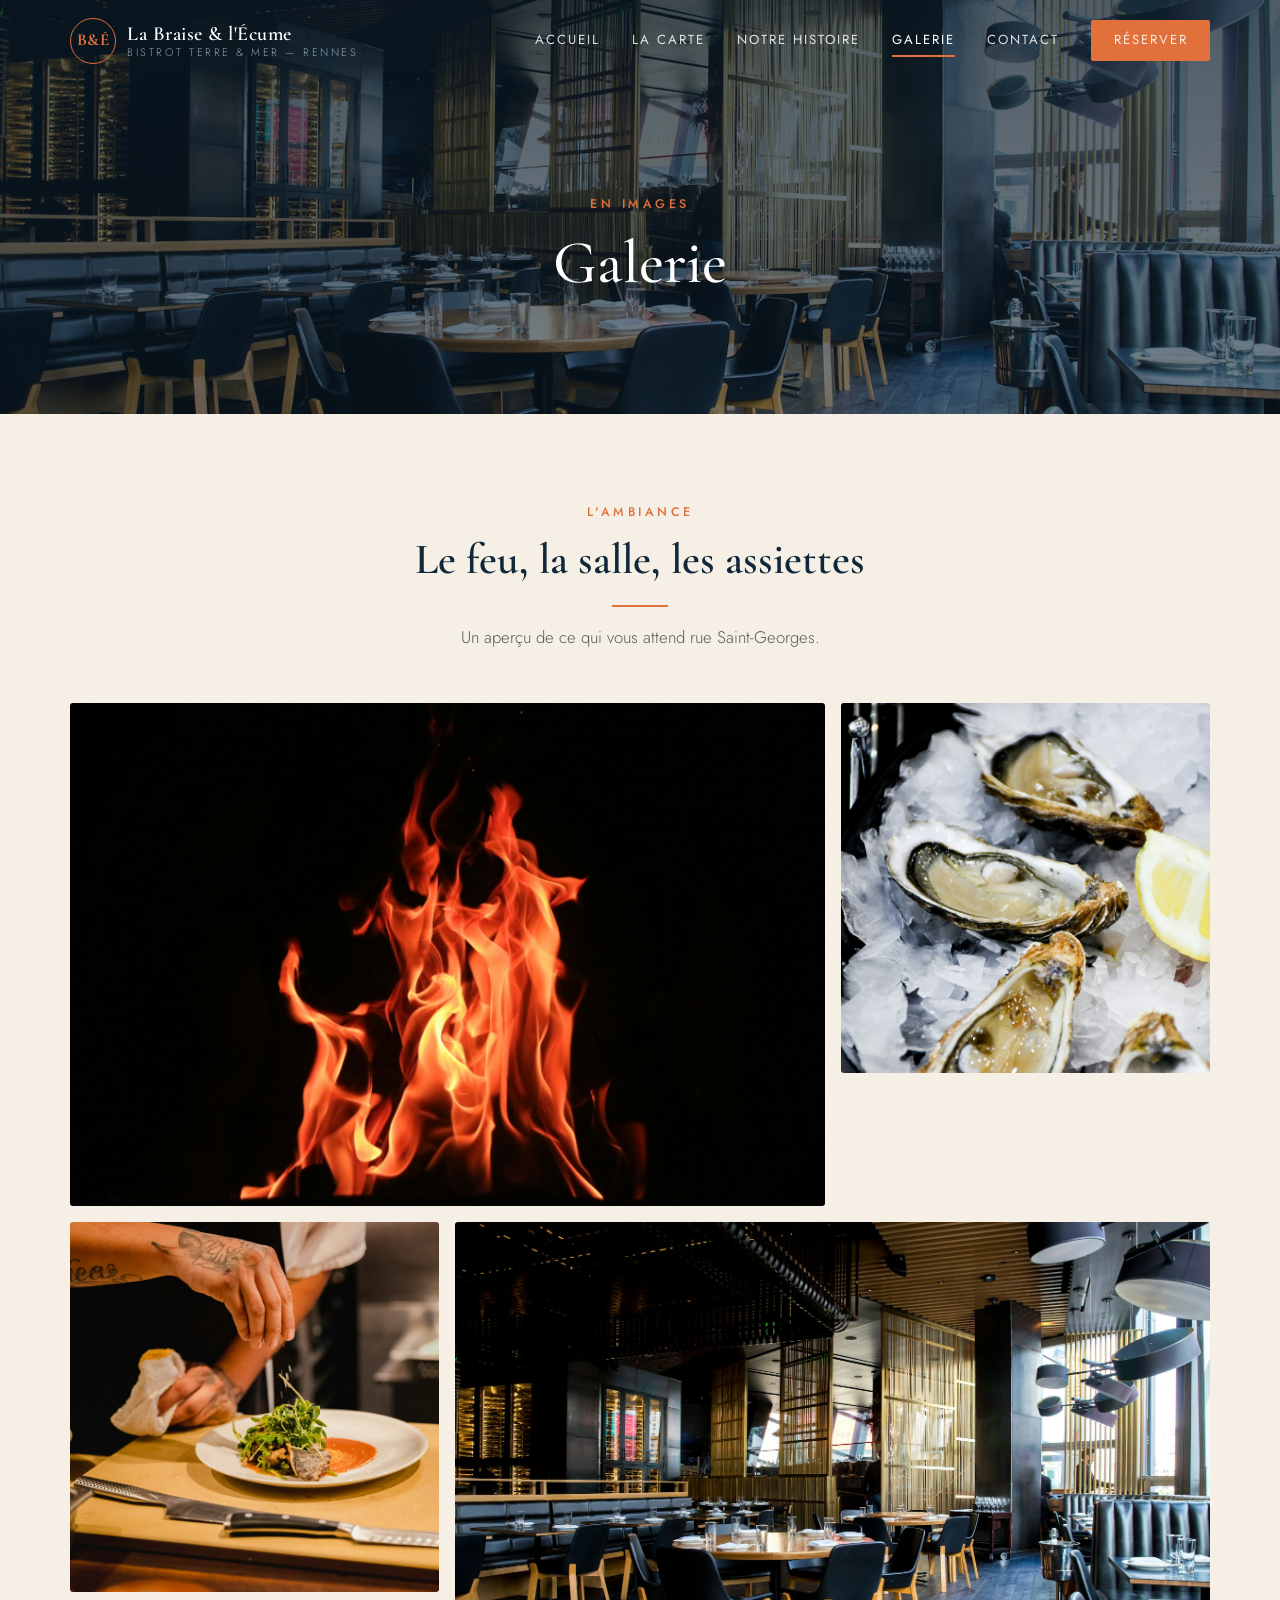
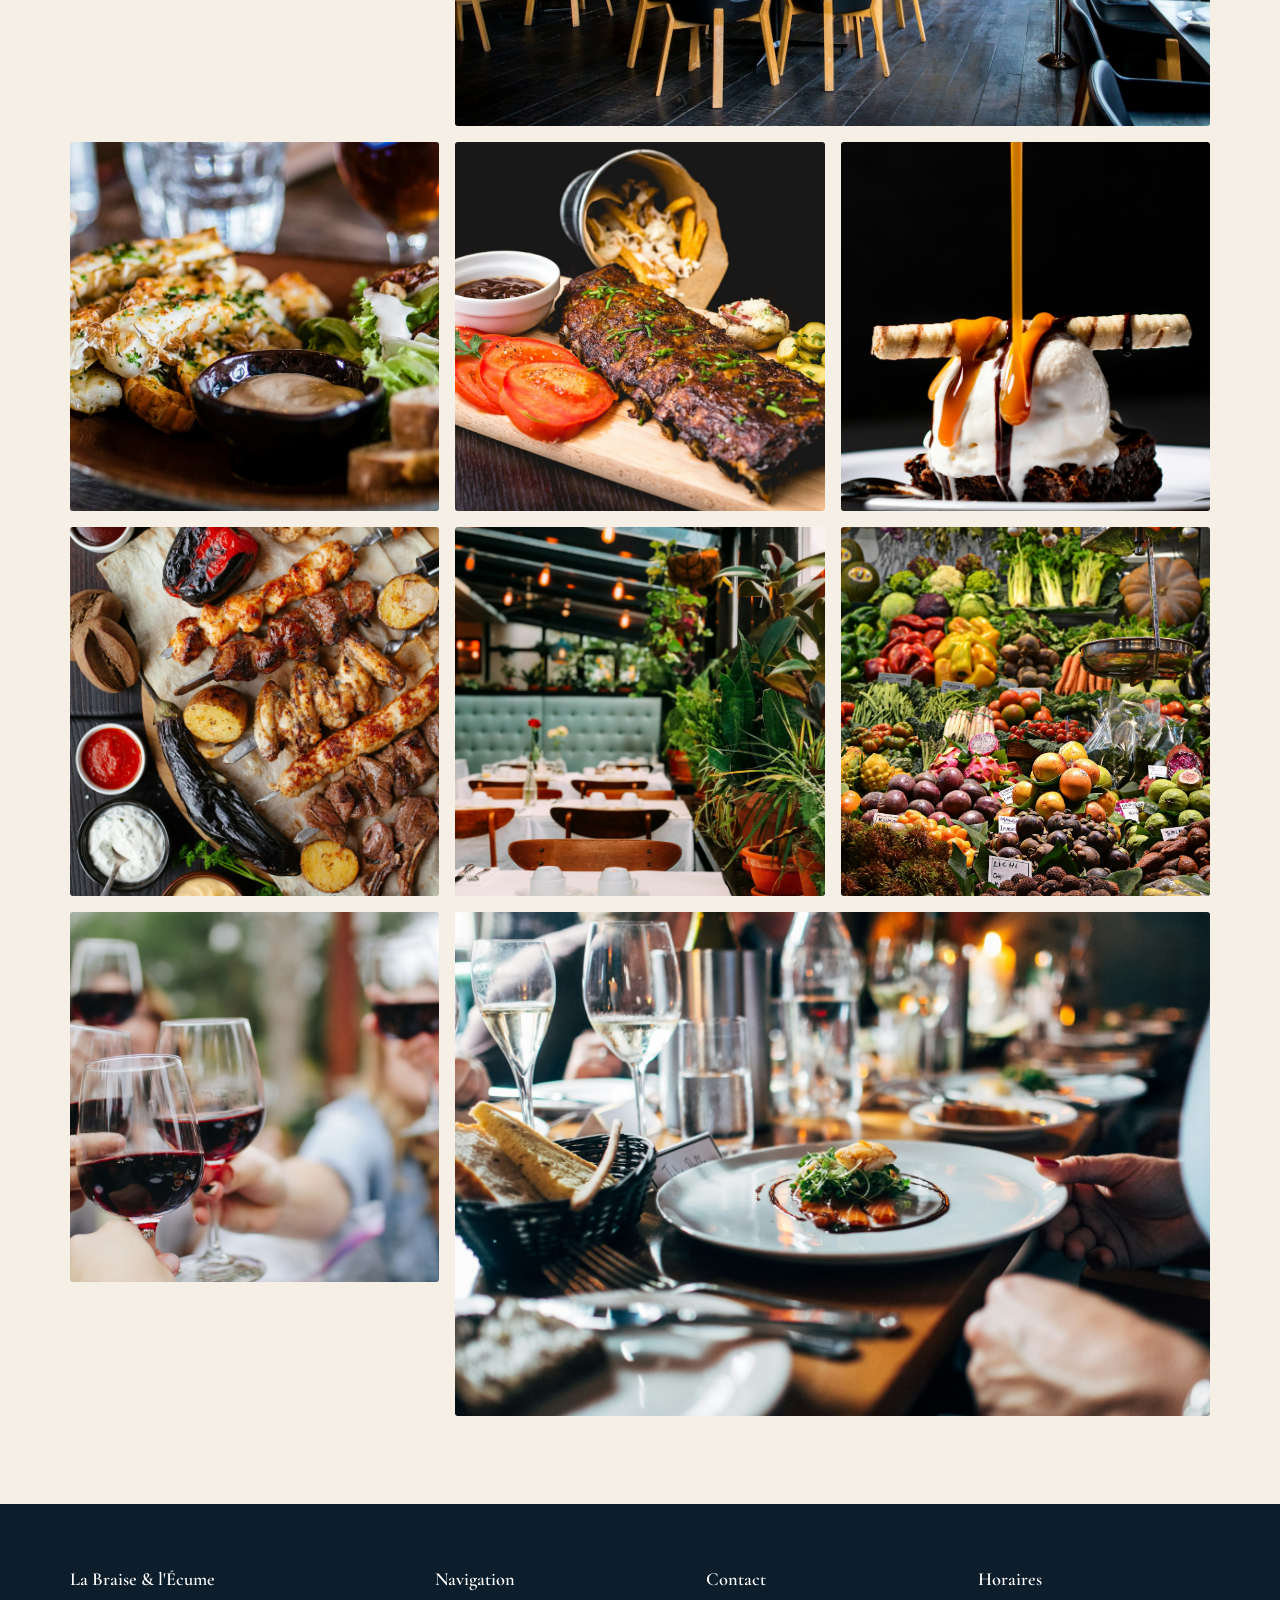
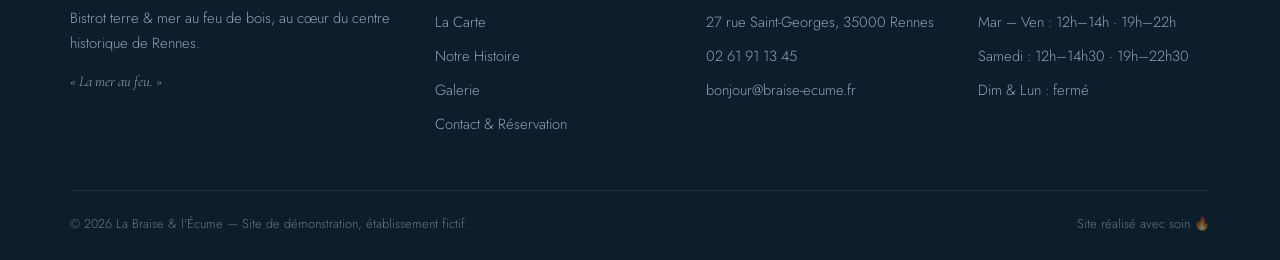
==== galerie.html @ b2feb7f7 "Site vitrine démo — La Braise & l'Écume, bistrot fictif à Rennes Co-Authored-By: Claude Fable 5 <nor" ====
<!DOCTYPE html>
<html lang="fr">
<head>
  <meta charset="UTF-8">
  <meta name="viewport" content="width=device-width, initial-scale=1.0">
  <title>Galerie — La Braise &amp; l'Écume, Rennes</title>
  <meta name="description" content="La salle, le feu, les assiettes : la galerie photo de La Braise & l'Écume, bistrot terre & mer à Rennes.">
  <link rel="preconnect" href="https://fonts.googleapis.com">
  <link rel="preconnect" href="https://fonts.gstatic.com" crossorigin>
  <link href="https://fonts.googleapis.com/css2?family=Cormorant+Garamond:ital,wght@0,400;0,500;0,600;0,700;1,400;1,500&family=Jost:wght@300;400;500;600&display=swap" rel="stylesheet">
  <link rel="stylesheet" href="css/style.css">
  <link rel="icon" href="data:image/svg+xml,<svg xmlns='http://www.w3.org/2000/svg' viewBox='0 0 100 100'><text y='.9em' font-size='90'>🔥</text></svg>">
</head>
<body>

  <header class="header">
    <div class="container header-inner">
      <a href="index.html" class="logo">
        <span class="logo-mark">B&amp;É</span>
        <span class="logo-text">
          <span class="logo-name">La Braise &amp; l'Écume</span>
          <span class="logo-tag">Bistrot terre &amp; mer — Rennes</span>
        </span>
      </a>
      <nav class="nav">
        <a href="index.html">Accueil</a>
        <a href="carte.html">La Carte</a>
        <a href="histoire.html">Notre Histoire</a>
        <a href="galerie.html" class="active">Galerie</a>
        <a href="contact.html">Contact</a>
        <a href="contact.html#reservation" class="btn">Réserver</a>
      </nav>
      <button class="burger" aria-label="Menu"><span></span><span></span><span></span></button>
    </div>
  </header>

  <section class="page-hero ph-galerie">
    <div>
      <span class="kicker">En images</span>
      <h1>Galerie</h1>
    </div>
  </section>

  <section class="section">
    <div class="container">
      <div class="section-head reveal">
        <span class="kicker">L'ambiance</span>
        <h2>Le feu, la salle, les assiettes</h2>
        <hr class="sep">
        <p>Un aperçu de ce qui vous attend rue Saint-Georges.</p>
      </div>

      <div class="galerie-grid reveal">
        <a href="images/braise.jpg" data-legende="La braise de chêne breton, cœur de la maison" class="wide">
          <img src="images/braise.jpg" alt="Flammes dans la cheminée du restaurant" loading="lazy">
        </a>
        <a href="images/huitres.jpg" data-legende="Huîtres de Cancale, servies sur glace">
          <img src="images/huitres.jpg" alt="Huîtres creuses de Cancale sur glace au citron" loading="lazy">
        </a>
        <a href="images/dressage.jpg" data-legende="Le dressage, au passe de la cuisine ouverte">
          <img src="images/dressage.jpg" alt="Chef dressant une assiette de poisson" loading="lazy">
        </a>
        <a href="images/salle.jpg" data-legende="La salle, bois sombre et lumière douce" class="wide">
          <img src="images/salle.jpg" alt="Salle du restaurant, tables en bois et banquettes" loading="lazy">
        </a>
        <a href="images/cuisine.jpg" data-legende="Langoustines à la braise, beurre d'algues">
          <img src="images/cuisine.jpg" alt="Assiette de langoustines grillées" loading="lazy">
        </a>
        <a href="images/viande.jpg" data-legende="Côte de cochon fermier braisée au foin">
          <img src="images/viande.jpg" alt="Pièce de viande braisée sur planche" loading="lazy">
        </a>
        <a href="images/dessert.jpg" data-legende="Chocolat grand cru, caramel au beurre salé">
          <img src="images/dessert.jpg" alt="Dessert chocolat glace et caramel coulant" loading="lazy">
        </a>
        <a href="images/grillades.jpg" data-legende="Le retour du feu : grillades du dimanche des équipes">
          <img src="images/grillades.jpg" alt="Plateau de grillades variées" loading="lazy">
        </a>
        <a href="images/terrasse.jpg" data-legende="La cour intérieure, 16 couverts aux beaux jours">
          <img src="images/terrasse.jpg" alt="Terrasse végétalisée avec banquettes" loading="lazy">
        </a>
        <a href="images/marche.jpg" data-legende="Samedi matin, marché des Lices">
          <img src="images/marche.jpg" alt="Étal de légumes au marché" loading="lazy">
        </a>
        <a href="images/toast.jpg" data-legende="Santé ! Les vins nature de Louane">
          <img src="images/toast.jpg" alt="Verres de vin rouge trinquant" loading="lazy">
        </a>
        <a href="images/hero.jpg" data-legende="Le lieu jaune de ligne, servi à table" class="wide">
          <img src="images/hero.jpg" alt="Table dressée avec plat de poisson et verres de vin" loading="lazy">
        </a>
      </div>
    </div>
  </section>

  <div class="lightbox" role="dialog" aria-label="Photo agrandie">
    <button class="lightbox-close" aria-label="Fermer">×</button>
    <figure>
      <img src="" alt="Photo agrandie">
      <figcaption class="lightbox-legende"></figcaption>
    </figure>
  </div>

  <footer class="footer">
    <div class="container">
      <div class="footer-grid">
        <div>
          <h4>La Braise &amp; l'Écume</h4>
          <p>Bistrot terre &amp; mer au feu de bois, au cœur du centre historique de Rennes.</p>
          <p class="footer-devise">« La mer au feu. »</p>
        </div>
        <div>
          <h4>Navigation</h4>
          <ul>
            <li><a href="carte.html">La Carte</a></li>
            <li><a href="histoire.html">Notre Histoire</a></li>
            <li><a href="galerie.html">Galerie</a></li>
            <li><a href="contact.html">Contact &amp; Réservation</a></li>
          </ul>
        </div>
        <div>
          <h4>Contact</h4>
          <ul>
            <li>27 rue Saint-Georges, 35000 Rennes</li>
            <li><a href="tel:0261911345">02 61 91 13 45</a></li>
            <li><a href="mailto:bonjour@braise-ecume.fr">bonjour@braise-ecume.fr</a></li>
          </ul>
        </div>
        <div>
          <h4>Horaires</h4>
          <ul>
            <li>Mar – Ven : 12h–14h · 19h–22h</li>
            <li>Samedi : 12h–14h30 · 19h–22h30</li>
            <li>Dim &amp; Lun : fermé</li>
          </ul>
        </div>
      </div>
      <div class="footer-bottom">
        <span>© 2026 La Braise &amp; l'Écume — Site de démonstration, établissement fictif.</span>
        <span>Site réalisé avec soin 🔥</span>
      </div>
    </div>
  </footer>

  <script src="js/script.js"></script>
</body>
</html>
---- css/style.css ----
/* ==========================================================
   La Braise & l'Écume — Bistrot terre & mer, Rennes (démo)
   ========================================================== */

:root {
  --bleu-nuit: #12283a;
  --bleu-nuit-2: #0c1d2b;
  --braise: #e2703a;
  --braise-hover: #c95c28;
  --creme: #f5efe6;
  --creme-2: #efe6d8;
  --algue: #5c7160;
  --texte: #2b2b2b;
  --texte-clair: #8fa3b3;
  --blanc: #ffffff;
  --serif: "Cormorant Garamond", Georgia, serif;
  --sans: "Jost", "Segoe UI", sans-serif;
}

* { margin: 0; padding: 0; box-sizing: border-box; }

html { scroll-behavior: smooth; }

body {
  font-family: var(--sans);
  font-weight: 300;
  color: var(--texte);
  background: var(--creme);
  line-height: 1.7;
  font-size: 1.05rem;
}

img { max-width: 100%; display: block; }

h1, h2, h3, h4 { font-family: var(--serif); font-weight: 600; line-height: 1.2; }

a { color: inherit; text-decoration: none; }

.container { width: min(1140px, 92%); margin: 0 auto; }

/* ---------- Header ---------- */
.header {
  position: fixed; inset: 0 0 auto 0; z-index: 100;
  padding: 1.1rem 0;
  transition: background .35s ease, padding .35s ease, box-shadow .35s ease;
}
.header.scrolled {
  background: rgba(12, 29, 43, .97);
  padding: .65rem 0;
  box-shadow: 0 4px 24px rgba(0,0,0,.25);
}
.header-inner { display: flex; align-items: center; justify-content: space-between; }

.logo { display: flex; align-items: center; gap: .7rem; color: var(--blanc); }
.logo-mark {
  width: 46px; height: 46px; flex: none;
  border: 1.5px solid var(--braise); border-radius: 50%;
  display: grid; place-items: center;
  font-family: var(--serif); font-size: 1.05rem; font-weight: 700;
  color: var(--braise); letter-spacing: .5px;
}
.logo-text { display: flex; flex-direction: column; line-height: 1.15; }
.logo-name { font-family: var(--serif); font-size: 1.25rem; font-weight: 600; letter-spacing: .5px; }
.logo-tag { font-size: .68rem; text-transform: uppercase; letter-spacing: 2.5px; color: var(--texte-clair); }

.nav { display: flex; align-items: center; gap: 2rem; }
.nav a {
  color: rgba(255,255,255,.85); font-size: .82rem; font-weight: 400;
  text-transform: uppercase; letter-spacing: 2px;
  padding: .3rem 0; position: relative; transition: color .25s;
}
.nav a::after {
  content: ""; position: absolute; left: 0; bottom: 0;
  width: 0; height: 1.5px; background: var(--braise); transition: width .3s;
}
.nav a:hover, .nav a.active { color: var(--blanc); }
.nav a:hover::after, .nav a.active::after { width: 100%; }

.btn {
  display: inline-block; background: var(--braise); color: var(--blanc);
  font-family: var(--sans); font-size: .82rem; font-weight: 500;
  text-transform: uppercase; letter-spacing: 2px;
  padding: .85rem 1.9rem; border: none; border-radius: 2px;
  cursor: pointer; transition: background .25s, transform .25s;
}
.btn:hover { background: var(--braise-hover); transform: translateY(-2px); }
.btn.ghost {
  background: transparent; border: 1px solid rgba(255,255,255,.6);
}
.btn.ghost:hover { background: rgba(255,255,255,.12); }
.nav .btn { padding: .6rem 1.4rem; }

.burger {
  display: none; background: none; border: none; cursor: pointer;
  flex-direction: column; gap: 5px; padding: 6px; z-index: 110;
}
.burger span { width: 26px; height: 2px; background: var(--blanc); transition: .3s; }
.burger.open span:nth-child(1) { transform: translateY(7px) rotate(45deg); }
.burger.open span:nth-child(2) { opacity: 0; }
.burger.open span:nth-child(3) { transform: translateY(-7px) rotate(-45deg); }

/* ---------- Hero (accueil) ---------- */
.hero {
  position: relative; min-height: 100svh;
  display: grid; place-items: center; text-align: center;
  color: var(--blanc); overflow: hidden;
}
.hero::before {
  content: ""; position: absolute; inset: 0;
  background: url("../images/hero.jpg") center/cover no-repeat;
  animation: heroZoom 18s ease-out forwards;
}
@keyframes heroZoom { from { transform: scale(1.08); } to { transform: scale(1); } }
.hero::after {
  content: ""; position: absolute; inset: 0;
  background: linear-gradient(180deg, rgba(12,29,43,.55) 0%, rgba(12,29,43,.35) 45%, rgba(12,29,43,.75) 100%);
}
.hero-content { position: relative; z-index: 2; padding: 7rem 1rem 4rem; }
.hero-kicker {
  font-size: .8rem; text-transform: uppercase; letter-spacing: 4px;
  color: var(--braise); font-weight: 500; margin-bottom: 1.2rem;
}
.hero h1 {
  font-size: clamp(2.6rem, 7vw, 5rem); font-weight: 500; color: var(--blanc);
}
.hero h1 em { font-style: italic; color: var(--braise); }
.hero-sub {
  font-family: var(--serif); font-style: italic;
  font-size: clamp(1.15rem, 2.5vw, 1.5rem); color: rgba(255,255,255,.85);
  margin: 1rem 0 2.4rem;
}
.hero-actions { display: flex; gap: 1rem; justify-content: center; flex-wrap: wrap; }
.hero-scroll {
  position: absolute; bottom: 2rem; left: 50%; transform: translateX(-50%);
  z-index: 2; color: rgba(255,255,255,.7); font-size: 1.6rem;
  animation: bounce 2.2s infinite;
}
@keyframes bounce { 0%,100% { transform: translate(-50%,0); } 50% { transform: translate(-50%,10px); } }

/* ---------- Page hero (sous-pages) ---------- */
.page-hero {
  position: relative; min-height: 46vh;
  display: grid; place-items: center; text-align: center; color: var(--blanc);
  padding: 8rem 1rem 3rem;
}
.page-hero::before { content: ""; position: absolute; inset: 0; background: center/cover no-repeat; }
.page-hero::after {
  content: ""; position: absolute; inset: 0;
  background: linear-gradient(180deg, rgba(12,29,43,.72), rgba(12,29,43,.55));
}
.page-hero.ph-carte::before { background-image: url("../images/huitres.jpg"); }
.page-hero.ph-histoire::before { background-image: url("../images/dressage.jpg"); background-position: center 30%; }
.page-hero.ph-galerie::before { background-image: url("../images/salle.jpg"); }
.page-hero.ph-contact::before { background-image: url("../images/terrasse.jpg"); }
.page-hero > div { position: relative; z-index: 2; }
.page-hero h1 { font-size: clamp(2.4rem, 5.5vw, 3.8rem); font-weight: 500; }

/* ---------- Sections ---------- */
.section { padding: 5.5rem 0; }
.section.dark { background: var(--bleu-nuit); color: rgba(255,255,255,.88); }
.section.white { background: var(--blanc); }

.section-head { text-align: center; max-width: 640px; margin: 0 auto 3.2rem; }
.kicker {
  font-size: .78rem; text-transform: uppercase; letter-spacing: 3.5px;
  color: var(--braise); font-weight: 500; display: block; margin-bottom: .7rem;
}
.section-head h2 { font-size: clamp(1.9rem, 4vw, 2.7rem); color: var(--bleu-nuit); }
.section.dark .section-head h2 { color: var(--blanc); }
.section-head p { margin-top: 1rem; color: #5a5a5a; }
.section.dark .section-head p { color: var(--texte-clair); }

.sep {
  width: 56px; height: 2px; background: var(--braise);
  margin: 1.2rem auto 0; border: none;
}

/* ---------- Grille intro (accueil) ---------- */
.split { display: grid; grid-template-columns: 1fr 1fr; gap: 4rem; align-items: center; }
.split.reverse > .split-img { order: 2; }
.split-img { position: relative; }
.split-img img {
  border-radius: 3px; box-shadow: 18px 18px 0 var(--creme-2);
  aspect-ratio: 4 / 5; object-fit: cover; width: 100%;
}
.section.dark .split-img img { box-shadow: 18px 18px 0 rgba(255,255,255,.06); }
.split-txt h2 { font-size: clamp(1.8rem, 3.5vw, 2.5rem); color: var(--bleu-nuit); margin-bottom: 1.3rem; }
.section.dark .split-txt h2 { color: var(--blanc); }
.split-txt p + p { margin-top: 1rem; }
.split-txt .btn { margin-top: 2rem; }
.signature {
  font-family: var(--serif); font-style: italic; font-size: 1.35rem;
  color: var(--braise); margin-top: 1.6rem;
}

/* ---------- Cartes plats (accueil) ---------- */
.cards { display: grid; grid-template-columns: repeat(3, 1fr); gap: 1.8rem; }
.card {
  background: var(--blanc); border-radius: 3px; overflow: hidden;
  box-shadow: 0 6px 26px rgba(18,40,58,.08);
  transition: transform .3s, box-shadow .3s;
}
.card:hover { transform: translateY(-6px); box-shadow: 0 14px 34px rgba(18,40,58,.14); }
.card img { height: 230px; width: 100%; object-fit: cover; }
.card-body { padding: 1.5rem 1.6rem 1.7rem; }
.card-body h3 { font-size: 1.35rem; color: var(--bleu-nuit); }
.card-body p { font-size: .95rem; color: #666; margin-top: .5rem; }
.card-prix { font-family: var(--serif); font-size: 1.25rem; color: var(--braise); font-weight: 700; margin-top: .9rem; }

/* ---------- Bandeau devise ---------- */
.bandeau {
  position: relative; padding: 7rem 1rem; text-align: center; color: var(--blanc);
}
.bandeau::before {
  content: ""; position: absolute; inset: 0;
  background: url("../images/braise.jpg") center/cover no-repeat fixed;
}
.bandeau::after { content: ""; position: absolute; inset: 0; background: rgba(12,29,43,.6); }
.bandeau > div { position: relative; z-index: 2; }
.bandeau blockquote {
  font-family: var(--serif); font-style: italic;
  font-size: clamp(1.8rem, 4.5vw, 3rem); font-weight: 500;
}
.bandeau cite { display: block; margin-top: 1rem; font-style: normal; font-size: .85rem; letter-spacing: 3px; text-transform: uppercase; color: var(--braise); }

/* ---------- Avis ---------- */
.avis-grid { display: grid; grid-template-columns: repeat(3, 1fr); gap: 1.8rem; }
.avis {
  background: rgba(255,255,255,.05); border: 1px solid rgba(255,255,255,.1);
  padding: 2rem; border-radius: 3px;
}
.avis-stars { color: var(--braise); letter-spacing: 3px; margin-bottom: 1rem; }
.avis p { font-family: var(--serif); font-style: italic; font-size: 1.1rem; color: rgba(255,255,255,.9); }
.avis footer { margin-top: 1.3rem; font-size: .85rem; text-transform: uppercase; letter-spacing: 2px; color: var(--texte-clair); }

/* ---------- Infos bandeau accueil ---------- */
.infos-grid { display: grid; grid-template-columns: repeat(3, 1fr); gap: 1.8rem; text-align: center; }
.info-item h3 { color: var(--bleu-nuit); font-size: 1.3rem; margin-bottom: .6rem; }
.info-item .ico { font-size: 1.7rem; display: block; margin-bottom: .8rem; }
.info-item p { font-size: .98rem; color: #555; }

/* ---------- Page carte ---------- */
.menu-note {
  text-align: center; font-family: var(--serif); font-style: italic;
  color: #777; max-width: 560px; margin: -1.8rem auto 3rem;
}
.menu-section { max-width: 780px; margin: 0 auto 4rem; }
.menu-section:last-child { margin-bottom: 0; }
.menu-section h3 {
  text-align: center; font-size: 2rem; color: var(--bleu-nuit); margin-bottom: .4rem;
}
.menu-section .menu-sub { text-align: center; font-size: .9rem; color: var(--algue); font-style: italic; margin-bottom: 2.2rem; }
.menu-item {
  display: flex; align-items: baseline; gap: .8rem; padding: 1.05rem 0;
  border-bottom: 1px dashed #d8cfc0;
}
.menu-item:last-child { border-bottom: none; }
.menu-item-txt { flex: 1; }
.menu-item-txt h4 { font-size: 1.22rem; color: var(--bleu-nuit); font-weight: 600; }
.menu-item-txt p { font-size: .92rem; color: #777; margin-top: .15rem; }
.menu-prix { font-family: var(--serif); font-size: 1.25rem; font-weight: 700; color: var(--braise); white-space: nowrap; }
.tag-veg {
  display: inline-block; font-size: .68rem; background: var(--algue); color: #fff;
  border-radius: 10px; padding: .1rem .6rem; margin-left: .5rem;
  letter-spacing: 1px; text-transform: uppercase; vertical-align: middle;
}

.menus-fixes { display: grid; grid-template-columns: repeat(3, 1fr); gap: 1.8rem; }
.menu-fixe {
  background: var(--blanc); border-top: 3px solid var(--braise);
  padding: 2.2rem 1.9rem; text-align: center; border-radius: 3px;
  box-shadow: 0 6px 26px rgba(18,40,58,.08);
}
.menu-fixe h3 { font-size: 1.5rem; color: var(--bleu-nuit); }
.menu-fixe .prix-fixe { font-family: var(--serif); font-size: 2.3rem; color: var(--braise); font-weight: 700; margin: .8rem 0 1rem; }
.menu-fixe ul { list-style: none; font-size: .95rem; color: #666; }
.menu-fixe li { padding: .45rem 0; border-bottom: 1px dashed #e5dccb; }
.menu-fixe li:last-child { border: none; }
.menu-fixe .menu-dispo { margin-top: 1.1rem; font-size: .78rem; text-transform: uppercase; letter-spacing: 2px; color: var(--algue); }

/* ---------- Page histoire ---------- */
.valeurs-grid { display: grid; grid-template-columns: repeat(4, 1fr); gap: 1.6rem; }
.valeur {
  background: rgba(255,255,255,.05); border: 1px solid rgba(255,255,255,.1);
  padding: 1.9rem 1.5rem; text-align: center; border-radius: 3px;
}
.valeur .ico { font-size: 1.9rem; display: block; margin-bottom: .9rem; }
.valeur h3 { color: var(--blanc); font-size: 1.2rem; margin-bottom: .5rem; }
.valeur p { font-size: .9rem; color: var(--texte-clair); }

.chiffres { display: grid; grid-template-columns: repeat(3, 1fr); gap: 1.5rem; text-align: center; margin-top: 3.5rem; }
.chiffre .n { font-family: var(--serif); font-size: 2.6rem; font-weight: 700; color: var(--braise); }
.chiffre .l { font-size: .82rem; text-transform: uppercase; letter-spacing: 2px; color: #666; }
.section.dark .chiffre .l { color: var(--texte-clair); }

/* ---------- Galerie ---------- */
.galerie-grid {
  display: grid; grid-template-columns: repeat(3, 1fr); gap: 1rem;
}
.galerie-grid a {
  position: relative; overflow: hidden; border-radius: 3px; display: block;
  aspect-ratio: 1 / 1; cursor: zoom-in;
}
.galerie-grid a.wide { grid-column: span 2; aspect-ratio: auto; }
.galerie-grid img {
  width: 100%; height: 100%; object-fit: cover; transition: transform .5s ease;
}
.galerie-grid a:hover img { transform: scale(1.06); }
.galerie-grid a::after {
  content: attr(data-legende); position: absolute; inset: auto 0 0 0;
  padding: 2.2rem 1.2rem .9rem;
  background: linear-gradient(transparent, rgba(12,29,43,.85));
  color: #fff; font-size: .88rem; letter-spacing: 1px;
  opacity: 0; transform: translateY(8px); transition: .35s;
}
.galerie-grid a:hover::after { opacity: 1; transform: translateY(0); }

.lightbox {
  position: fixed; inset: 0; z-index: 200; background: rgba(8,18,27,.94);
  display: none; place-items: center; padding: 2.5rem;
}
.lightbox.open { display: grid; }
.lightbox img { max-width: 100%; max-height: 82vh; border-radius: 3px; }
.lightbox-legende { color: rgba(255,255,255,.85); text-align: center; margin-top: 1rem; font-family: var(--serif); font-style: italic; font-size: 1.15rem; }
.lightbox-close {
  position: absolute; top: 1.4rem; right: 1.8rem; background: none; border: none;
  color: #fff; font-size: 2.4rem; cursor: pointer; line-height: 1;
}

/* ---------- Page contact ---------- */
.contact-grid { display: grid; grid-template-columns: 1.1fr .9fr; gap: 3.5rem; align-items: start; }
.horaires-table { width: 100%; border-collapse: collapse; margin-top: 1rem; }
.horaires-table td { padding: .55rem 0; border-bottom: 1px dashed #d8cfc0; font-size: .98rem; }
.horaires-table td:last-child { text-align: right; }
.horaires-table .ferme td { color: #a35; }
.contact-bloc + .contact-bloc { margin-top: 2.4rem; }
.contact-bloc h3 { font-size: 1.45rem; color: var(--bleu-nuit); margin-bottom: .7rem; }
.contact-bloc p { color: #555; }
.contact-bloc a { color: var(--braise); }

.form {
  background: var(--blanc); padding: 2.4rem; border-radius: 3px;
  box-shadow: 0 6px 30px rgba(18,40,58,.1); border-top: 3px solid var(--braise);
}
.form h3 { font-size: 1.6rem; color: var(--bleu-nuit); margin-bottom: 1.4rem; }
.form-row { display: grid; grid-template-columns: 1fr 1fr; gap: 1rem; }
.form label { display: block; font-size: .8rem; text-transform: uppercase; letter-spacing: 1.5px; color: #666; margin: 1rem 0 .35rem; }
.form input, .form select, .form textarea {
  width: 100%; padding: .75rem .9rem; border: 1px solid #ddd3c2; border-radius: 2px;
  font-family: var(--sans); font-size: .98rem; background: var(--creme);
  transition: border .25s;
}
.form input:focus, .form select:focus, .form textarea:focus { outline: none; border-color: var(--braise); }
.form .btn { width: 100%; margin-top: 1.6rem; }
.form-success {
  display: none; margin-top: 1.2rem; padding: 1rem;
  background: #eaf3ec; border-left: 3px solid var(--algue);
  color: #33513b; font-size: .95rem;
}
.form-success.visible { display: block; }

.map-wrap { margin-top: 4.5rem; }
.map-wrap iframe {
  width: 100%; height: 380px; border: none; border-radius: 3px;
  filter: grayscale(35%) contrast(95%);
}

/* ---------- Footer ---------- */
.footer { background: var(--bleu-nuit-2); color: var(--texte-clair); padding: 4rem 0 1.6rem; }
.footer-grid { display: grid; grid-template-columns: 1.4fr 1fr 1fr 1fr; gap: 2.5rem; }
.footer h4 { color: var(--blanc); font-size: 1.15rem; margin-bottom: 1rem; }
.footer p, .footer a, .footer li { font-size: .92rem; }
.footer ul { list-style: none; }
.footer li { padding: .28rem 0; }
.footer a:hover { color: var(--braise); }
.footer-devise { font-family: var(--serif); font-style: italic; font-size: 1.05rem; margin-top: .8rem; color: rgba(255,255,255,.6); }
.footer-bottom {
  margin-top: 3rem; padding-top: 1.4rem; border-top: 1px solid rgba(255,255,255,.08);
  display: flex; justify-content: space-between; gap: 1rem; flex-wrap: wrap;
  font-size: .8rem; color: rgba(255,255,255,.4);
}

/* ---------- Reveal ---------- */
.reveal { opacity: 0; transform: translateY(26px); transition: opacity .7s ease, transform .7s ease; }
.reveal.visible { opacity: 1; transform: none; }

/* ---------- Responsive ---------- */
@media (max-width: 900px) {
  .cards, .avis-grid, .infos-grid, .menus-fixes { grid-template-columns: 1fr; }
  .valeurs-grid { grid-template-columns: repeat(2, 1fr); }
  .split, .contact-grid { grid-template-columns: 1fr; gap: 2.5rem; }
  .split.reverse > .split-img { order: 0; }
  .galerie-grid { grid-template-columns: repeat(2, 1fr); }
  .footer-grid { grid-template-columns: 1fr 1fr; }
  .chiffres { grid-template-columns: 1fr; gap: 2rem; }

  .burger { display: flex; }
  .nav {
    position: fixed; inset: 0; background: rgba(12,29,43,.98);
    flex-direction: column; justify-content: center; gap: 2.2rem;
    transform: translateX(100%); transition: transform .4s ease;
  }
  .nav.open { transform: none; }
  .nav a { font-size: 1.05rem; }
}
@media (max-width: 560px) {
  .galerie-grid { grid-template-columns: 1fr; }
  .galerie-grid a.wide { grid-column: auto; }
  .valeurs-grid { grid-template-columns: 1fr; }
  .footer-grid { grid-template-columns: 1fr; }
  .form-row { grid-template-columns: 1fr; }
  .bandeau::before { background-attachment: scroll; }
}
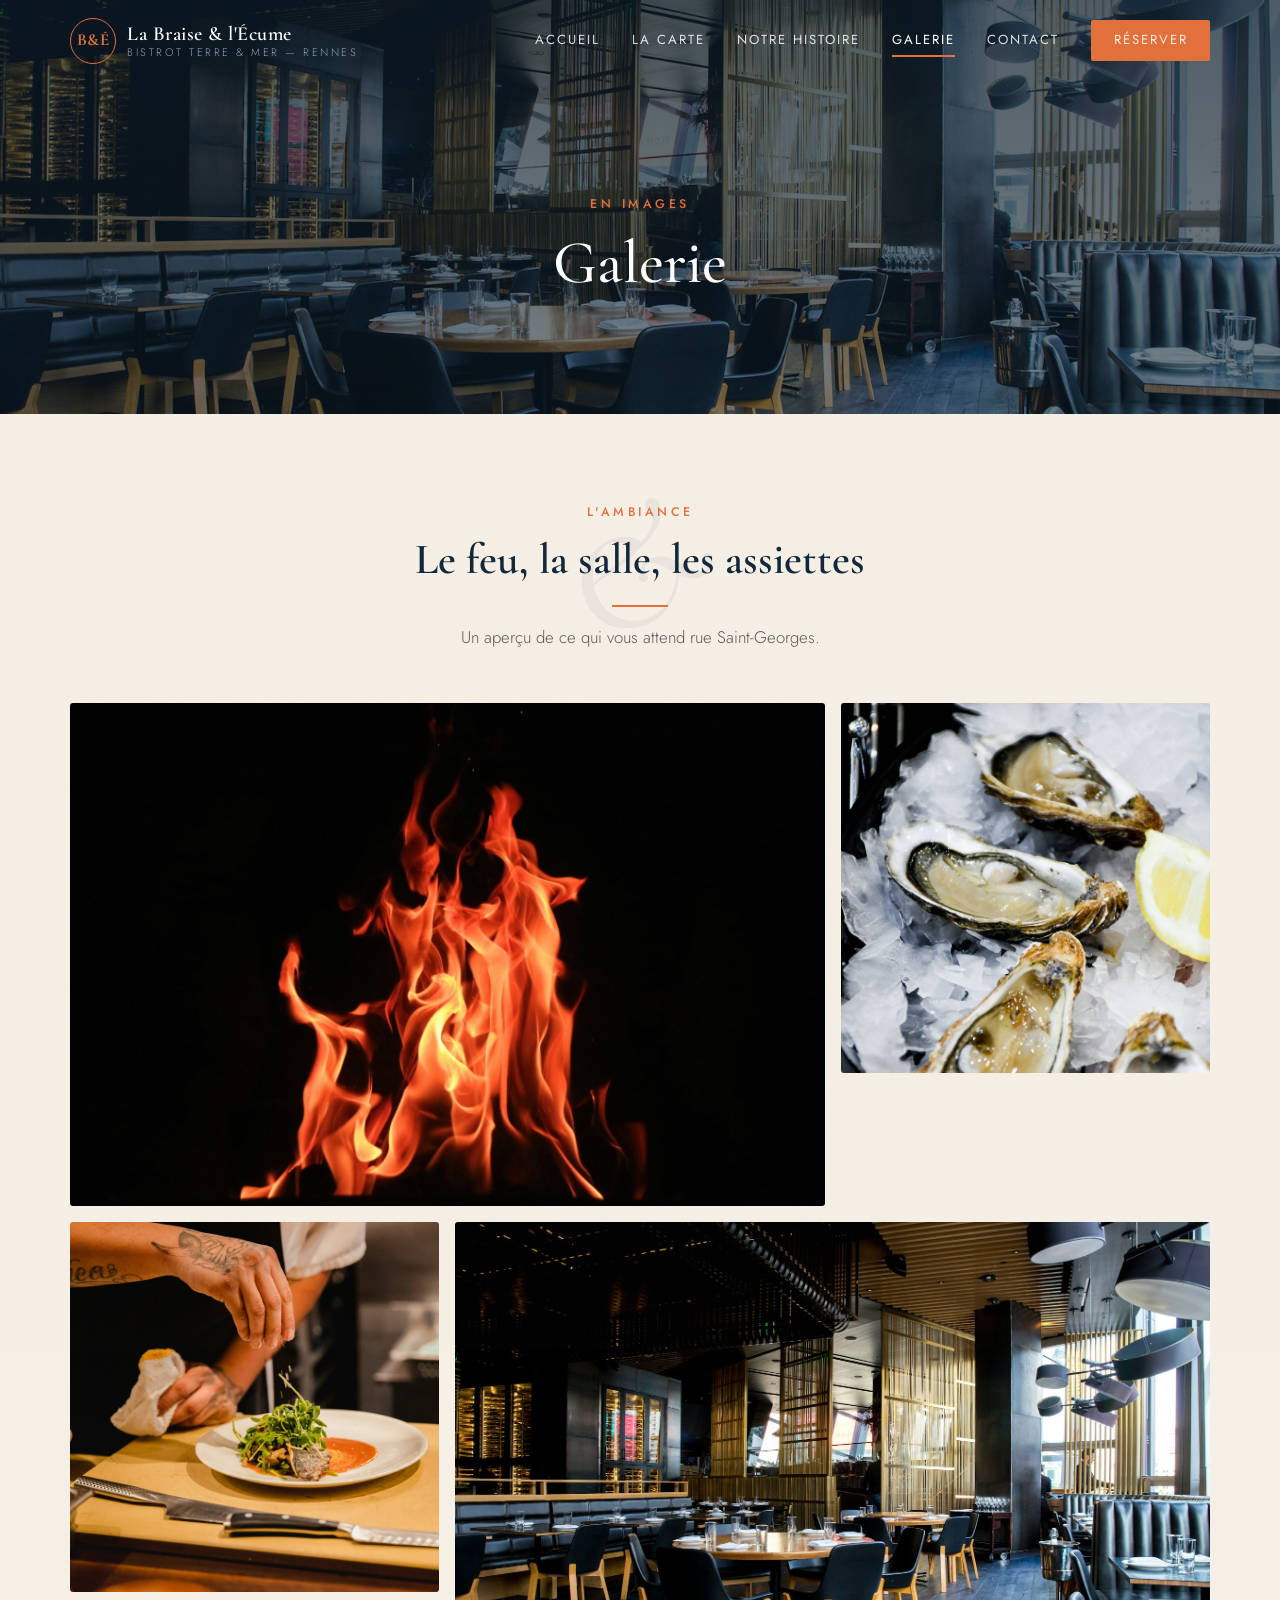
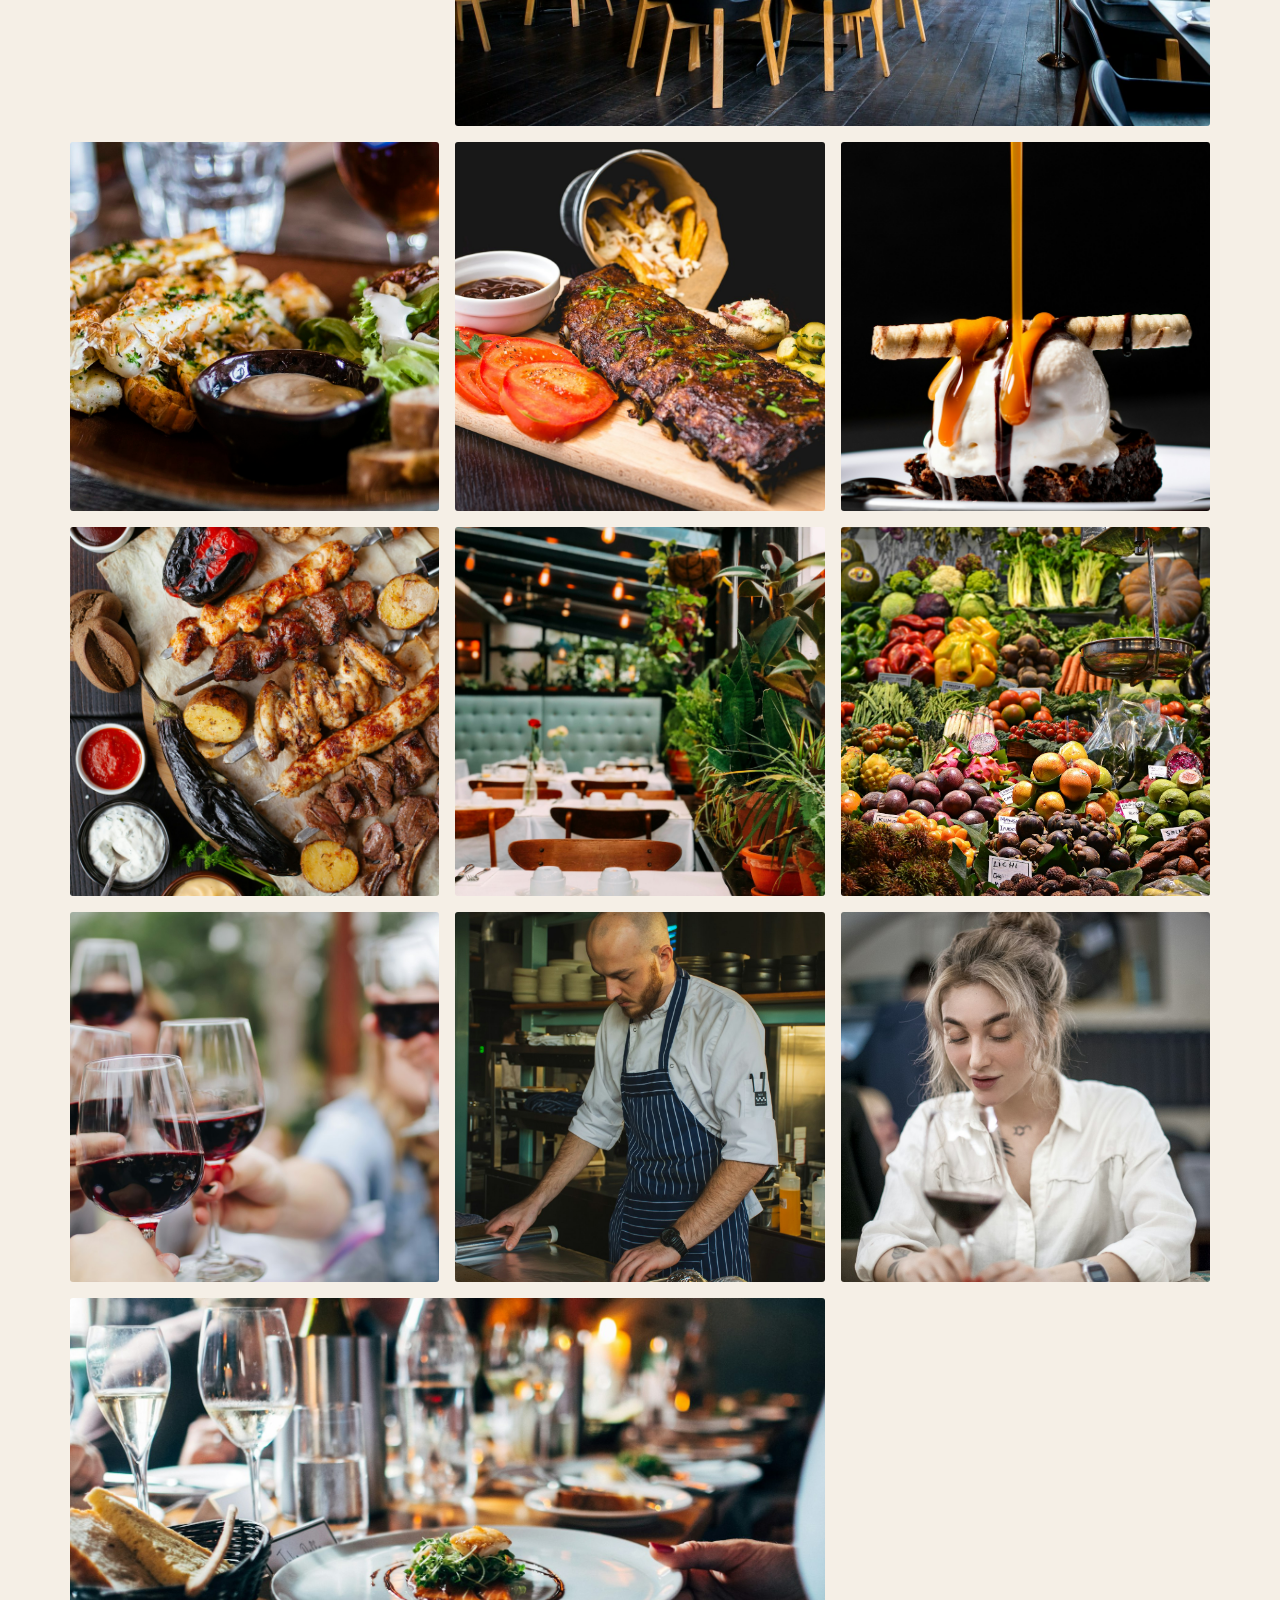
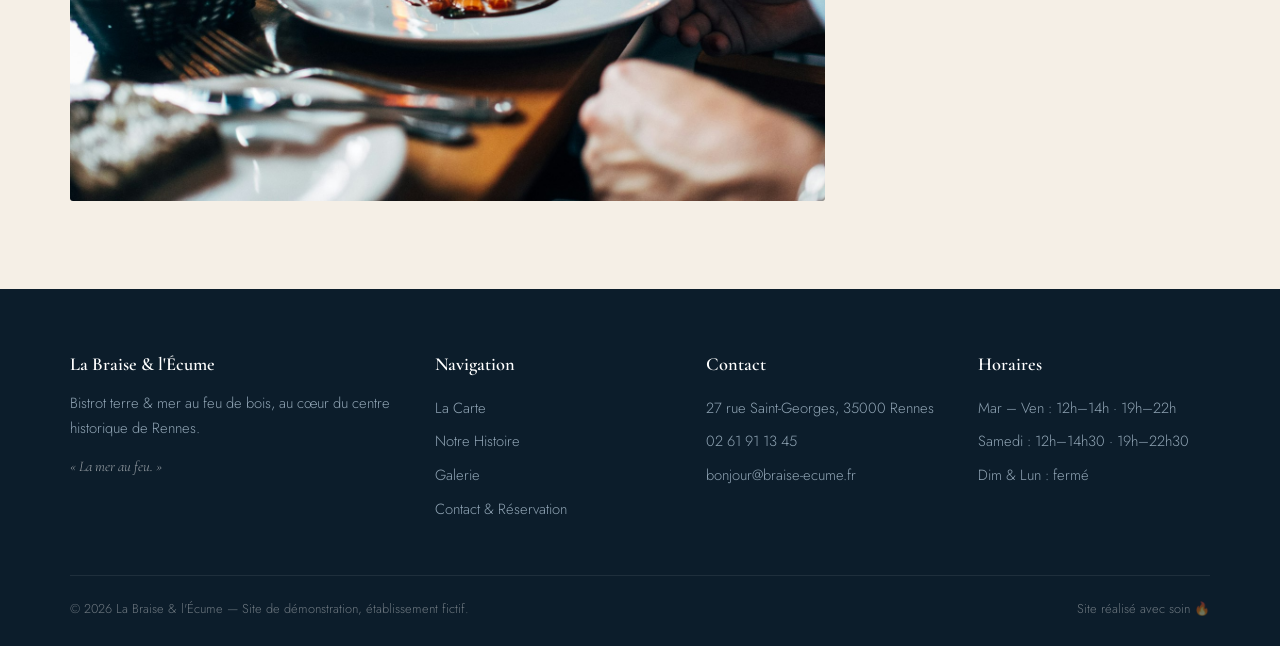
==== commit 61fe0054: "Hero vidéo scroll-scrub, portraits des gérants et effets premium - Vidéo de cuisine à la braise pilo" ====
--- a/galerie.html
+++ b/galerie.html
@@ -84,6 +84,12 @@
         <a href="images/toast.jpg" data-legende="Santé ! Les vins nature de Louane">
           <img src="images/toast.jpg" alt="Verres de vin rouge trinquant" loading="lazy">
         </a>
+        <a href="images/portrait-mael.jpg" data-legende="Maël, au piano depuis 2021">
+          <img src="images/portrait-mael.jpg" alt="Le chef Maël Kerhoas en cuisine" loading="lazy">
+        </a>
+        <a href="images/portrait-louane.jpg" data-legende="Louane, l'âme de la salle">
+          <img src="images/portrait-louane.jpg" alt="Louane Bihan dégustant un vin" loading="lazy">
+        </a>
         <a href="images/hero.jpg" data-legende="Le lieu jaune de ligne, servi à table" class="wide">
           <img src="images/hero.jpg" alt="Table dressée avec plat de poisson et verres de vin" loading="lazy">
         </a>
--- a/css/style.css
+++ b/css/style.css
@@ -99,43 +99,60 @@
 .burger.open span:nth-child(2) { opacity: 0; }
 .burger.open span:nth-child(3) { transform: translateY(-7px) rotate(-45deg); }
 
-/* ---------- Hero (accueil) ---------- */
-.hero {
-  position: relative; min-height: 100svh;
-  display: grid; place-items: center; text-align: center;
-  color: var(--blanc); overflow: hidden;
-}
-.hero::before {
-  content: ""; position: absolute; inset: 0;
-  background: url("../images/hero.jpg") center/cover no-repeat;
-  animation: heroZoom 18s ease-out forwards;
-}
-@keyframes heroZoom { from { transform: scale(1.08); } to { transform: scale(1); } }
-.hero::after {
-  content: ""; position: absolute; inset: 0;
-  background: linear-gradient(180deg, rgba(12,29,43,.55) 0%, rgba(12,29,43,.35) 45%, rgba(12,29,43,.75) 100%);
-}
-.hero-content { position: relative; z-index: 2; padding: 7rem 1rem 4rem; }
+/* ---------- Hero vidéo scrollytelling (accueil) ---------- */
+.hero-scrub { position: relative; height: 320vh; }
+.hero-sticky {
+  position: sticky; top: 0; height: 100svh; overflow: hidden;
+  display: grid; place-items: center; text-align: center; color: var(--blanc);
+}
+.hero-sticky video {
+  position: absolute; inset: 0; width: 100%; height: 100%;
+  object-fit: cover;
+}
+.hero-overlay {
+  position: absolute; inset: 0;
+  background:
+    radial-gradient(ellipse at center, rgba(12,29,43,.15) 0%, rgba(12,29,43,.55) 100%),
+    linear-gradient(180deg, rgba(12,29,43,.6) 0%, rgba(12,29,43,.18) 40%, rgba(12,29,43,.72) 100%);
+}
+.hero-content { position: relative; z-index: 2; padding: 6rem 1rem 4rem; will-change: opacity, transform; }
 .hero-kicker {
-  font-size: .8rem; text-transform: uppercase; letter-spacing: 4px;
-  color: var(--braise); font-weight: 500; margin-bottom: 1.2rem;
-}
-.hero h1 {
-  font-size: clamp(2.6rem, 7vw, 5rem); font-weight: 500; color: var(--blanc);
-}
-.hero h1 em { font-style: italic; color: var(--braise); }
+  font-size: .82rem; text-transform: uppercase; letter-spacing: 5px;
+  color: var(--creme); font-weight: 400; margin-bottom: 1.4rem; opacity: .92;
+}
+.hero-kicker::before, .hero-kicker::after {
+  content: ""; display: inline-block; width: 34px; height: 1px;
+  background: var(--braise); vertical-align: middle; margin: 0 .9rem;
+}
+.hero-scrub h1 {
+  font-size: clamp(3rem, 9.5vw, 6.6rem); font-weight: 500; color: var(--creme);
+  text-shadow: 0 2px 14px rgba(0,0,0,.45), 0 8px 44px rgba(0,0,0,.35);
+  letter-spacing: .5px;
+}
+.hero-scrub h1 em {
+  font-style: italic; color: var(--braise);
+  text-shadow: 0 0 22px rgba(226,112,58,.55), 0 2px 14px rgba(0,0,0,.5);
+}
 .hero-sub {
   font-family: var(--serif); font-style: italic;
-  font-size: clamp(1.15rem, 2.5vw, 1.5rem); color: rgba(255,255,255,.85);
-  margin: 1rem 0 2.4rem;
+  font-size: clamp(1.3rem, 3vw, 1.85rem); color: var(--creme);
+  text-shadow: 0 2px 12px rgba(0,0,0,.5);
+  margin: 1.2rem 0 2.6rem; opacity: .95;
 }
 .hero-actions { display: flex; gap: 1rem; justify-content: center; flex-wrap: wrap; }
 .hero-scroll {
-  position: absolute; bottom: 2rem; left: 50%; transform: translateX(-50%);
-  z-index: 2; color: rgba(255,255,255,.7); font-size: 1.6rem;
+  position: absolute; bottom: 1.8rem; left: 50%; transform: translateX(-50%);
+  z-index: 2; color: rgba(255,255,255,.85); font-size: .72rem;
+  text-transform: uppercase; letter-spacing: 3px; text-align: center;
+}
+.hero-scroll .chev {
+  display: block; font-size: 1.5rem; margin-top: .2rem;
   animation: bounce 2.2s infinite;
 }
-@keyframes bounce { 0%,100% { transform: translate(-50%,0); } 50% { transform: translate(-50%,10px); } }
+@keyframes bounce { 0%,100% { transform: translateY(0); } 50% { transform: translateY(8px); } }
+@media (prefers-reduced-motion: reduce) {
+  .hero-scrub { height: 100svh; }
+}
 
 /* ---------- Page hero (sous-pages) ---------- */
 .page-hero {
@@ -178,12 +195,12 @@
 /* ---------- Grille intro (accueil) ---------- */
 .split { display: grid; grid-template-columns: 1fr 1fr; gap: 4rem; align-items: center; }
 .split.reverse > .split-img { order: 2; }
-.split-img { position: relative; }
-.split-img img {
-  border-radius: 3px; box-shadow: 18px 18px 0 var(--creme-2);
-  aspect-ratio: 4 / 5; object-fit: cover; width: 100%;
-}
-.section.dark .split-img img { box-shadow: 18px 18px 0 rgba(255,255,255,.06); }
+.split-img {
+  position: relative; overflow: hidden; border-radius: 3px;
+  box-shadow: 18px 18px 0 var(--creme-2);
+}
+.split-img img { aspect-ratio: 4 / 5; object-fit: cover; width: 100%; }
+.section.dark .split-img { box-shadow: 18px 18px 0 rgba(255,255,255,.06); }
 .split-txt h2 { font-size: clamp(1.8rem, 3.5vw, 2.5rem); color: var(--bleu-nuit); margin-bottom: 1.3rem; }
 .section.dark .split-txt h2 { color: var(--blanc); }
 .split-txt p + p { margin-top: 1rem; }
@@ -380,8 +397,109 @@
   font-size: .8rem; color: rgba(255,255,255,.4);
 }
 
+/* ==========================================================
+   Touches premium & pâte artistique
+   ========================================================== */
+
+/* Sélection de texte aux couleurs de la maison */
+::selection { background: var(--braise); color: var(--blanc); }
+
+/* Barre de défilement sur mesure */
+::-webkit-scrollbar { width: 11px; }
+::-webkit-scrollbar-track { background: var(--bleu-nuit-2); }
+::-webkit-scrollbar-thumb {
+  background: linear-gradient(var(--braise), var(--braise-hover));
+  border-radius: 6px; border: 2px solid var(--bleu-nuit-2);
+}
+
+/* Grain photographique très léger sur tout le site */
+body::after {
+  content: ""; position: fixed; inset: -50%; z-index: 2000; pointer-events: none;
+  background-image: url("data:image/svg+xml,%3Csvg xmlns='http://www.w3.org/2000/svg' width='200' height='200'%3E%3Cfilter id='n'%3E%3CfeTurbulence type='fractalNoise' baseFrequency='0.85' numOctaves='2'/%3E%3C/filter%3E%3Crect width='200' height='200' filter='url(%23n)' opacity='0.5'/%3E%3C/svg%3E");
+  opacity: .035; animation: grain 9s steps(10) infinite;
+}
+@keyframes grain {
+  0%,100% { transform: translate(0,0); } 20% { transform: translate(-3%,2%); }
+  40% { transform: translate(2%,-3%); } 60% { transform: translate(-2%,-2%); }
+  80% { transform: translate(3%,2%); }
+}
+
+/* Fondu d'arrivée de page */
+body { animation: pageIn .8s ease both; }
+@keyframes pageIn { from { opacity: 0; } to { opacity: 1; } }
+
+/* Header : verre dépoli au scroll */
+.header.scrolled {
+  background: rgba(12, 29, 43, .82);
+  -webkit-backdrop-filter: blur(14px) saturate(140%);
+  backdrop-filter: blur(14px) saturate(140%);
+}
+
+/* Boutons : reflet qui balaye au survol */
+.btn { position: relative; overflow: hidden; }
+.btn::before {
+  content: ""; position: absolute; top: 0; left: -80%;
+  width: 55%; height: 100%; transform: skewX(-22deg);
+  background: linear-gradient(90deg, transparent, rgba(255,255,255,.28), transparent);
+  transition: left .55s ease;
+}
+.btn:hover::before { left: 130%; }
+
+/* Filigrane « & » derrière les titres de section */
+.section-head { position: relative; }
+.section-head::before {
+  content: "&"; position: absolute; left: 50%; top: 50%;
+  transform: translate(-50%, -56%);
+  font-family: var(--serif); font-style: italic; font-weight: 400;
+  font-size: clamp(7rem, 18vw, 12rem); line-height: 1;
+  color: var(--bleu-nuit); opacity: .05; pointer-events: none; z-index: 0;
+}
+.section.dark .section-head::before { color: var(--creme); opacity: .045; }
+.section-head > * { position: relative; z-index: 1; }
+
+/* Accent italique braise dans les titres */
+h2 em, .page-hero h1 em { font-style: italic; color: var(--braise); }
+
+/* Séparateur vague (l'écume) */
+.wave-sep { display: block; width: 100%; height: 44px; margin: 0; }
+.wave-sep svg { display: block; width: 100%; height: 100%; }
+
+/* Canvas braises flottantes */
+.embers {
+  position: absolute; inset: 0; z-index: 1; pointer-events: none;
+}
+.bandeau .embers { z-index: 1; }
+.bandeau > div { z-index: 2; }
+.hero-sticky .embers { z-index: 1; }
+
+/* Images : liseré intérieur fin + parallaxe */
+.split-img::after {
+  content: ""; position: absolute; inset: 14px;
+  border: 1px solid rgba(245,239,230,.45); border-radius: 2px;
+  z-index: 2; pointer-events: none; transition: inset .4s ease;
+}
+.split-img:hover::after { inset: 9px; }
+.split-img img { filter: saturate(.96); will-change: transform; }
+.split-img:hover img { filter: saturate(1.08); }
+
+/* Légende manuscrite sur les portraits */
+.img-legende {
+  position: absolute; bottom: 1.5rem; right: 1.5rem; z-index: 3;
+  background: var(--braise); color: var(--blanc);
+  font-family: var(--serif); font-style: italic; font-size: 1.02rem;
+  padding: .45rem 1.2rem; border-radius: 2px;
+  box-shadow: 0 8px 22px rgba(18,40,58,.35);
+}
+
+/* Reveal en cascade pour les grilles */
+.cards .card:nth-child(2), .avis-grid .avis:nth-child(2),
+.valeurs-grid .valeur:nth-child(2), .menus-fixes .menu-fixe:nth-child(2) { transition-delay: .12s; }
+.cards .card:nth-child(3), .avis-grid .avis:nth-child(3),
+.valeurs-grid .valeur:nth-child(3), .menus-fixes .menu-fixe:nth-child(3) { transition-delay: .24s; }
+.valeurs-grid .valeur:nth-child(4) { transition-delay: .36s; }
+
 /* ---------- Reveal ---------- */
-.reveal { opacity: 0; transform: translateY(26px); transition: opacity .7s ease, transform .7s ease; }
+.reveal { opacity: 0; transform: translateY(26px); transition: opacity .8s cubic-bezier(.22,.61,.36,1), transform .8s cubic-bezier(.22,.61,.36,1); }
 .reveal.visible { opacity: 1; transform: none; }
 
 /* ---------- Responsive ---------- */
